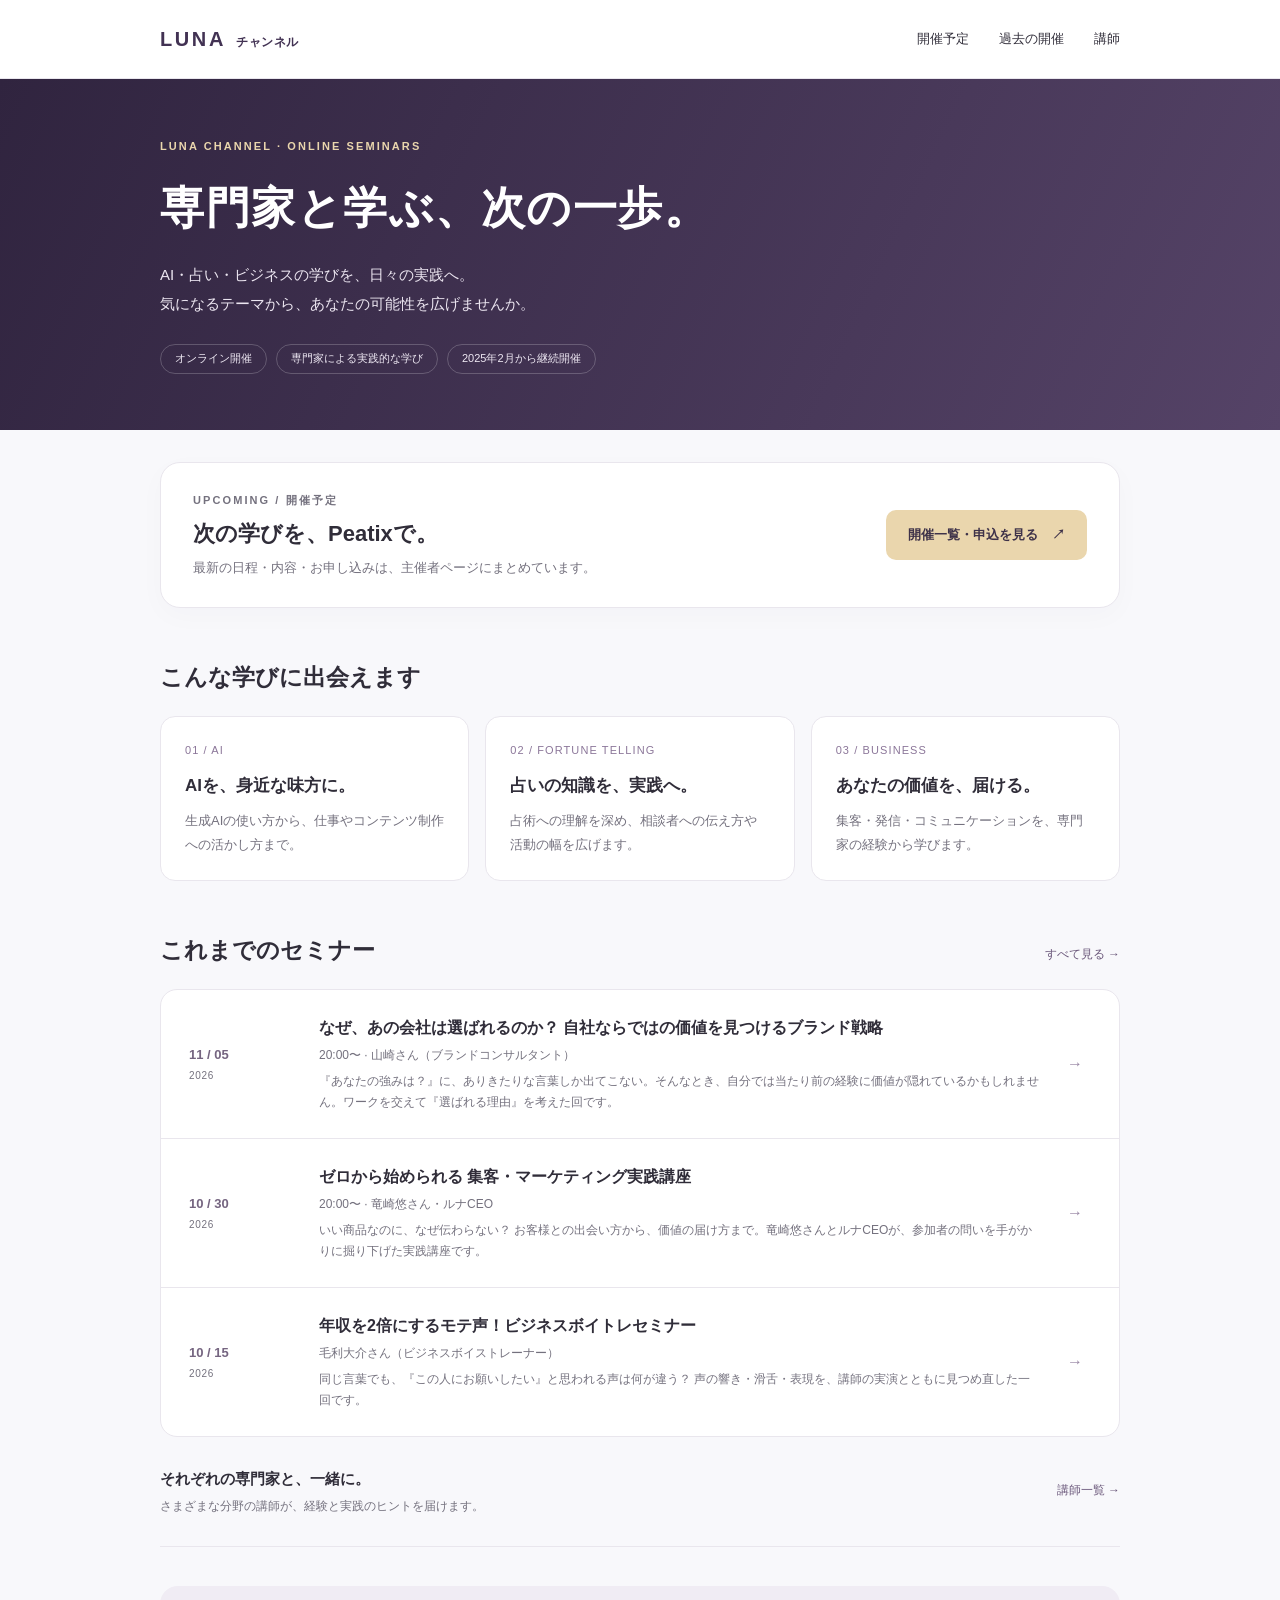
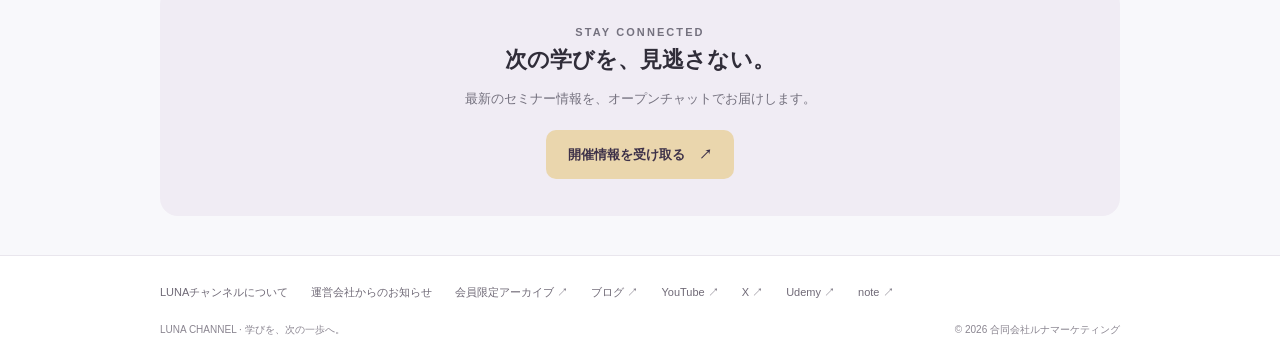
==== index.html @ 54cd5428 "Add approved introduction for June 30 2025 seminar" ====
<!DOCTYPE html>
<html lang="ja">
<head>
<meta charset="UTF-8">
<meta name="viewport" content="width=device-width, initial-scale=1">
<title>LUNAチャンネル｜専門家と学ぶ、次の一歩。</title>
<meta name="description" content="AI活用・占い・ビジネスを専門家と学ぶオンラインセミナー。開催予定と過去のセミナーを、ここから確認できます。">
<style>
:root{--purple:#423253;--ink:#302d39;--muted:#74717e;--gold:#ead6ad;--line:#e9e6ed;--paper:#f8f8fb}*{box-sizing:border-box}html{scroll-behavior:smooth}body{margin:0;background:var(--paper);color:var(--ink);font-family:-apple-system,BlinkMacSystemFont,"Noto Sans JP","Hiragino Kaku Gothic ProN","Yu Gothic",sans-serif;line-height:1.8}a{color:inherit;text-decoration:none}a:hover{color:#77578e}a:focus-visible{outline:3px solid #ad79c7;outline-offset:5px}p,h1,h2,h3{margin:0} .wrap{width:min(960px,calc(100% - 48px));margin:auto}header{background:#fff;border-bottom:1px solid var(--line)}header .wrap{display:flex;justify-content:space-between;align-items:center;gap:24px;min-height:78px}.brand{color:var(--purple);font-weight:750;letter-spacing:.13em;font-size:20px;white-space:nowrap}.brand span{font-size:12px;letter-spacing:.05em;margin-left:10px}nav{display:flex;gap:30px;font-size:13px;white-space:nowrap}.hero{background:linear-gradient(115deg,#30243f,#554367);color:#fff;padding:58px 0 56px}.eyebrow{font-size:11px;letter-spacing:.19em;font-weight:700;color:var(--muted)}.hero .eyebrow{color:var(--gold)}h1{font-size:clamp(30px,4.5vw,44px);line-height:1.45;letter-spacing:.035em;margin:19px 0 20px}.hero p{font-size:15px;color:#ece6f1;line-height:1.95}.pills{display:flex;flex-wrap:wrap;gap:9px;margin-top:26px}.pills span{border:1px solid #ffffff35;border-radius:30px;padding:4px 14px;font-size:11px;color:#eee8f3}.next{margin-top:32px;background:white;border:1px solid var(--line);border-radius:20px;padding:28px 32px;display:flex;justify-content:space-between;align-items:center;gap:24px;box-shadow:0 8px 28px #34254406}.next h2{font-size:22px;line-height:1.6;margin:5px 0}.next p{font-size:13px;color:var(--muted)}.button{display:inline-flex;align-items:center;justify-content:center;gap:14px;padding:13px 22px;background:var(--gold);border-radius:10px;color:#3e3249;font-size:13px;font-weight:700;white-space:nowrap}.button:hover{background:#e0c595;color:#30243f}.section{padding-top:51px}.section-head{display:flex;justify-content:space-between;align-items:baseline;gap:20px;margin-bottom:20px}h2{font-size:23px;line-height:1.6}.more{font-size:12px;color:#6b587b;white-space:nowrap}.themes{display:grid;grid-template-columns:repeat(3,1fr);gap:16px}.theme{background:#fff;border:1px solid var(--line);border-radius:15px;padding:24px}.theme .number{color:#8b7699;font-size:11px;letter-spacing:.1em}.theme h3{font-size:17px;margin:10px 0 8px}.theme p{font-size:13px;color:var(--muted)}.event-list{border:1px solid var(--line);border-radius:17px;overflow:hidden;background:#fff}.event{display:grid;grid-template-columns:105px 1fr 24px;align-items:center;gap:25px;padding:24px 28px}.event+.event{border-top:1px solid var(--line)}.event:hover{background:#faf8fc}.date{font-size:13px;color:#756580;font-weight:650}.date small{display:block;font-size:10px;letter-spacing:.07em;color:var(--muted);font-weight:400}.event h3{font-size:16px;line-height:1.7}.event p{font-size:12px;color:var(--muted);margin-top:4px}.arrow{color:#9988a5}.about-row{display:flex;justify-content:space-between;align-items:center;gap:24px;border-bottom:1px solid var(--line);padding:28px 0}.about-row h3{font-size:15px}.about-row p{font-size:12px;color:var(--muted);margin-top:4px}.subscribe{text-align:center;padding:37px 20px;background:#f0ecf4;border-radius:18px;margin:39px 0}.subscribe h2{font-size:22px}.subscribe p{font-size:13px;color:var(--muted);margin:9px 0 20px}footer{background:#fff;border-top:1px solid var(--line);padding:27px 0 24px}footer .links{display:flex;flex-wrap:wrap;gap:10px 23px;font-size:11px;color:#6f6976}footer .bottom{display:flex;justify-content:space-between;gap:15px;align-items:center;margin-top:18px;font-size:10px;color:#8a8590}.skip{position:absolute;left:12px;top:-60px;background:white;padding:8px;z-index:10}.skip:focus{top:8px}[hidden]{display:none!important}@media(max-width:600px){.wrap{width:calc(100% - 36px)}header .wrap{min-height:96px;flex-direction:column;justify-content:center;gap:8px}nav{gap:28px;font-size:12px}.hero{padding:36px 0 37px}h1{font-size:30px}.hero p{font-size:13px}.next{padding:23px;align-items:flex-start;flex-direction:column;gap:18px;margin-top:22px}.next h2{font-size:20px}.next .button{width:100%}.section{padding-top:35px}h2{font-size:20px}.themes{grid-template-columns:1fr;gap:10px}.theme{padding:19px 22px}.theme h3{margin:5px 0}.event{grid-template-columns:66px 1fr 12px;padding:20px 17px;gap:14px}.event h3{font-size:14px}.date{font-size:12px}.about-row{align-items:flex-start}.subscribe{margin:30px 0;padding:29px 18px}footer .bottom{align-items:flex-start;flex-direction:column;gap:6px}}@media(prefers-reduced-motion:reduce){html{scroll-behavior:auto}}
</style>
</head>
<body data-page="home">
<a class="skip" href="#content">本文へ移動</a>
<header><div class="wrap"><a class="brand" href="index.html">LUNA<span>チャンネル</span></a><nav aria-label="メインメニュー"><a href="https://peatix.com/us/group/16558972">開催予定</a><a href="archive.html">過去の開催</a><a href="speakers.html">講師</a></nav></div></header>
<main id="content">
<section class="hero"><div class="wrap"><div class="eyebrow">LUNA CHANNEL · ONLINE SEMINARS</div><h1>専門家と学ぶ、次の一歩。</h1><p>AI・占い・ビジネスの学びを、日々の実践へ。<br>気になるテーマから、あなたの可能性を広げませんか。</p><div class="pills"><span>オンライン開催</span><span>専門家による実践的な学び</span><span>2025年2月から継続開催</span></div></div></section>
<div class="wrap">
<section class="next" aria-label="開催予定"><div><div class="eyebrow">UPCOMING / 開催予定</div><h2>次の学びを、Peatixで。</h2><p>最新の日程・内容・お申し込みは、主催者ページにまとめています。</p></div><a class="button" href="https://peatix.com/us/group/16558972">開催一覧・申込を見る <span aria-hidden="true">↗</span></a></section>

<section class="section"><div class="section-head"><h2>こんな学びに出会えます</h2></div><div class="themes"><div class="theme"><div class="number">01 / AI</div><h3>AIを、身近な味方に。</h3><p>生成AIの使い方から、仕事やコンテンツ制作への活かし方まで。</p></div><div class="theme"><div class="number">02 / FORTUNE TELLING</div><h3>占いの知識を、実践へ。</h3><p>占術への理解を深め、相談者への伝え方や活動の幅を広げます。</p></div><div class="theme"><div class="number">03 / BUSINESS</div><h3>あなたの価値を、届ける。</h3><p>集客・発信・コミュニケーションを、専門家の経験から学びます。</p></div></div></section>
<section class="section"><div class="section-head"><h2>これまでのセミナー</h2><a class="more" href="archive.html">すべて見る →</a></div><div class="event-list" id="recent-events"><a class="event" href="archive.html"><span class="date">ARCHIVE</span><h3>過去の開催記録を見る</h3><span aria-hidden="true">→</span></a></div></section>
<div class="about-row"><div><h3>それぞれの専門家と、一緒に。</h3><p>さまざまな分野の講師が、経験と実践のヒントを届けます。</p></div><a class="more" href="speakers.html">講師一覧 →</a></div>
<section class="subscribe"><div class="eyebrow">STAY CONNECTED</div><h2>次の学びを、見逃さない。</h2><p>最新のセミナー情報を、オープンチャットでお届けします。</p><a class="button" href="https://x.gd/pMvfu" target="_blank" rel="noopener">開催情報を受け取る <span aria-hidden="true">↗</span></a></section>
</div></main>
<footer><div class="wrap"><div class="links"><a href="about.html">LUNAチャンネルについて</a><a href="press.html">運営会社からのお知らせ</a><a href="https://mosh.jp/services/309688" target="_blank" rel="noopener">会員限定アーカイブ ↗</a><a href="https://lunaceo.online/" target="_blank" rel="noopener">ブログ ↗</a><a href="https://www.youtube.com/@luna_ceo" target="_blank" rel="noopener">YouTube ↗</a><a href="https://x.com/luna777_ceo" target="_blank" rel="noopener">X ↗</a><a href="https://www.udemy.com/user/ju-di-qi-tai-42/" target="_blank" rel="noopener">Udemy ↗</a><a href="https://note.com/lunaceo" target="_blank" rel="noopener">note ↗</a></div><div class="bottom"><span>LUNA CHANNEL · 学びを、次の一歩へ。</span><span>© <span id="current-year">2026</span> 合同会社ルナマーケティング</span></div></div></footer>
<script src="js/main.js?v=20261108d"></script>
<script>
document.addEventListener('DOMContentLoaded',()=>{
 const esc=s=>String(s??'').replace(/[&<>"']/g,c=>({'&':'&amp;','<':'&lt;','>':'&gt;','"':'&quot;',"'":'&#39;'}[c]));
 const row=s=>{const speaker=getSpeaker(s.speakerId);return `<a class="event" href="${esc(s.status === 'upcoming' && s.applyUrl ? s.applyUrl : 'seminars.html?id='+encodeURIComponent(s.id))}"><span class="date">${esc(s.date.slice(5).replace('-',' / '))}<small>${esc(s.date.slice(0,4))}</small></span><div><h3>${esc(s.title)}</h3><p>${esc([s.time,[speaker?.name,s.guestNote].filter(Boolean).join("・")].filter(Boolean).join(' · '))}</p>${s.status === 'past' && s.desc ? `<p>${esc(s.desc)}</p>` : ''}</div><span class="arrow" aria-hidden="true">→</span></a>`;};
 const recent=pastSeminars().slice(0,3);if(recent.length)document.getElementById('recent-events').innerHTML=recent.map(row).join('');
});
</script>
</body>
</html>
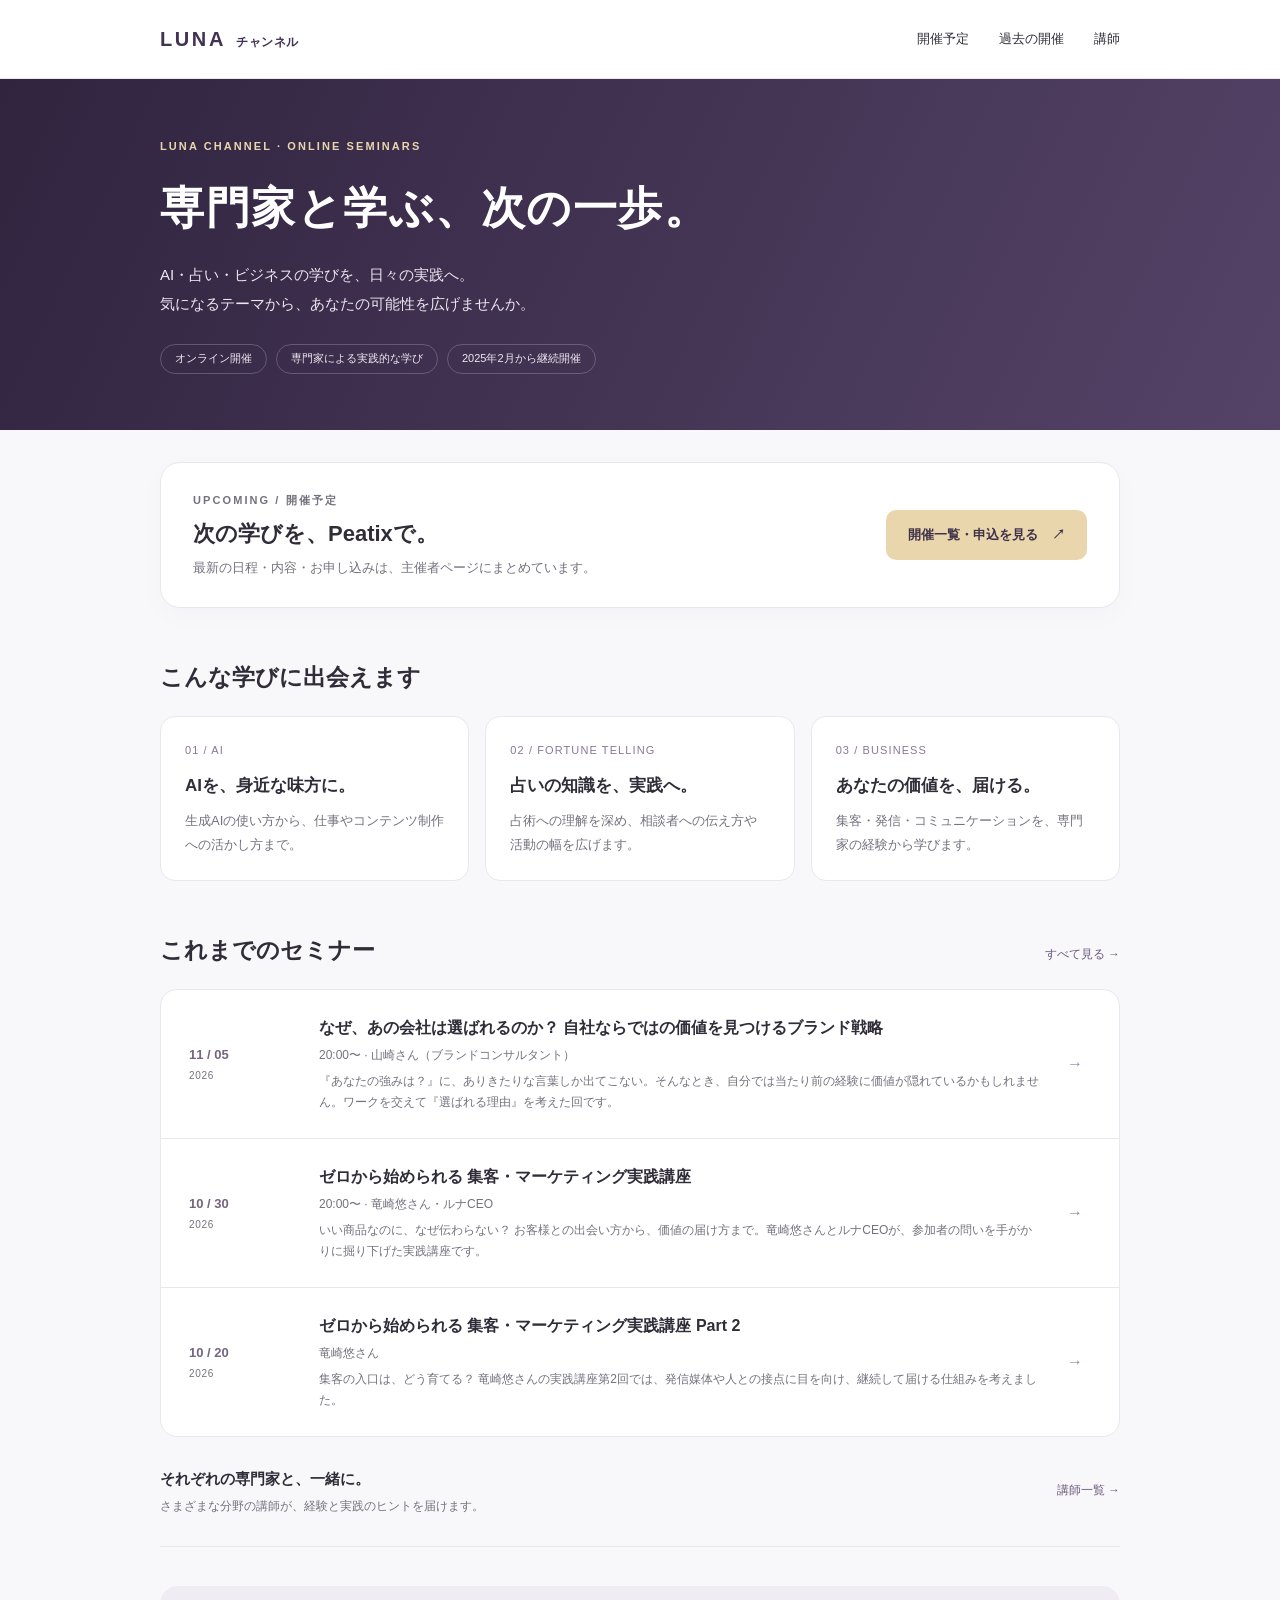
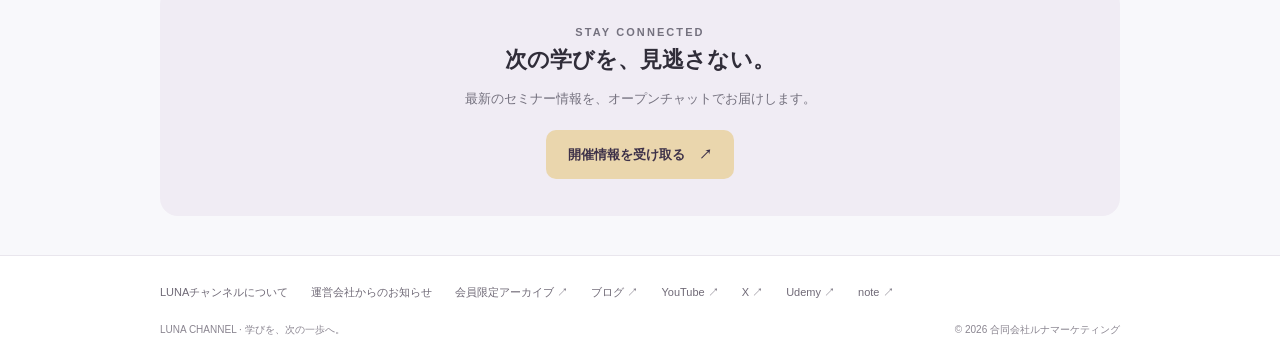
==== commit 4c97c81f: "Complete past seminar introductions and add verified archive entries; exclude October 31" ====
--- a/index.html
+++ b/index.html
@@ -23,7 +23,7 @@
 <section class="subscribe"><div class="eyebrow">STAY CONNECTED</div><h2>次の学びを、見逃さない。</h2><p>最新のセミナー情報を、オープンチャットでお届けします。</p><a class="button" href="https://x.gd/pMvfu" target="_blank" rel="noopener">開催情報を受け取る <span aria-hidden="true">↗</span></a></section>
 </div></main>
 <footer><div class="wrap"><div class="links"><a href="about.html">LUNAチャンネルについて</a><a href="press.html">運営会社からのお知らせ</a><a href="https://mosh.jp/services/309688" target="_blank" rel="noopener">会員限定アーカイブ ↗</a><a href="https://lunaceo.online/" target="_blank" rel="noopener">ブログ ↗</a><a href="https://www.youtube.com/@luna_ceo" target="_blank" rel="noopener">YouTube ↗</a><a href="https://x.com/luna777_ceo" target="_blank" rel="noopener">X ↗</a><a href="https://www.udemy.com/user/ju-di-qi-tai-42/" target="_blank" rel="noopener">Udemy ↗</a><a href="https://note.com/lunaceo" target="_blank" rel="noopener">note ↗</a></div><div class="bottom"><span>LUNA CHANNEL · 学びを、次の一歩へ。</span><span>© <span id="current-year">2026</span> 合同会社ルナマーケティング</span></div></div></footer>
-<script src="js/main.js?v=20261108d"></script>
+<script src="js/main.js?v=20261108g"></script>
 <script>
 document.addEventListener('DOMContentLoaded',()=>{
  const esc=s=>String(s??'').replace(/[&<>"']/g,c=>({'&':'&amp;','<':'&lt;','>':'&gt;','"':'&quot;',"'":'&#39;'}[c]));
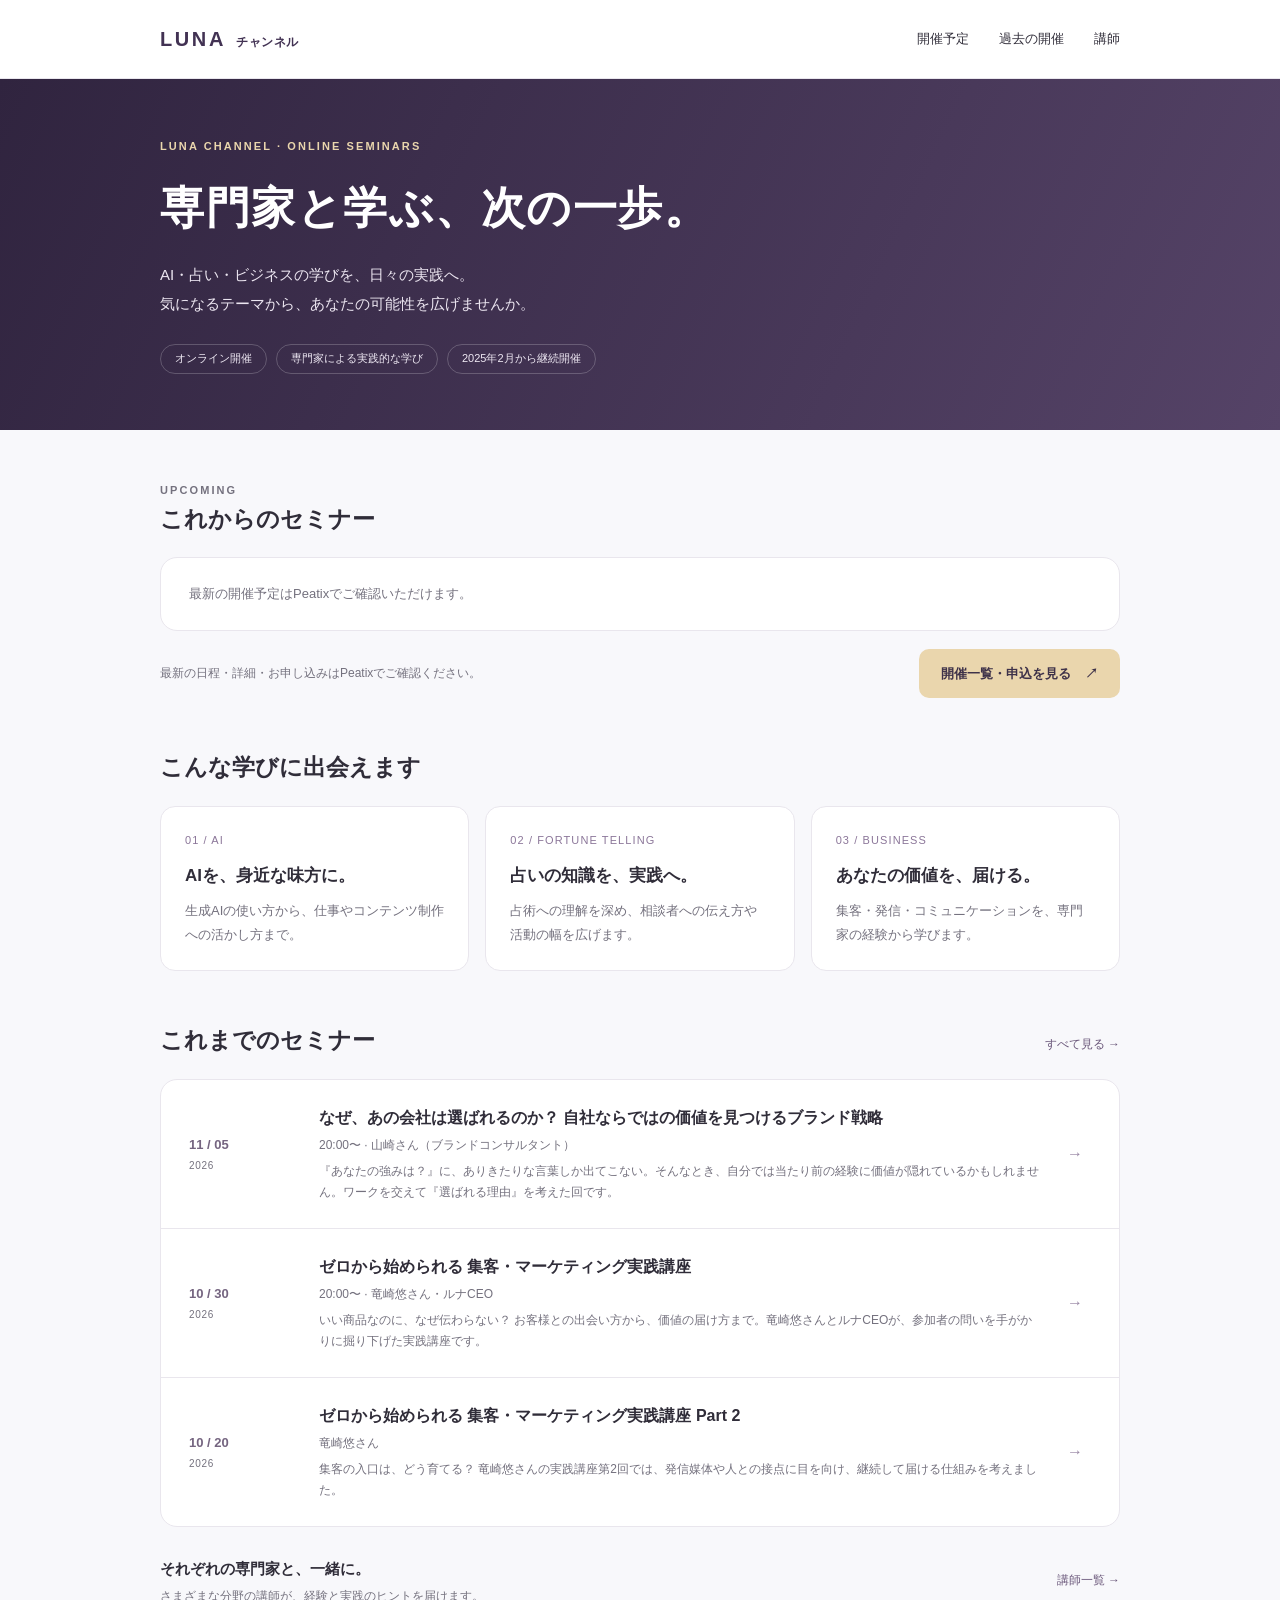
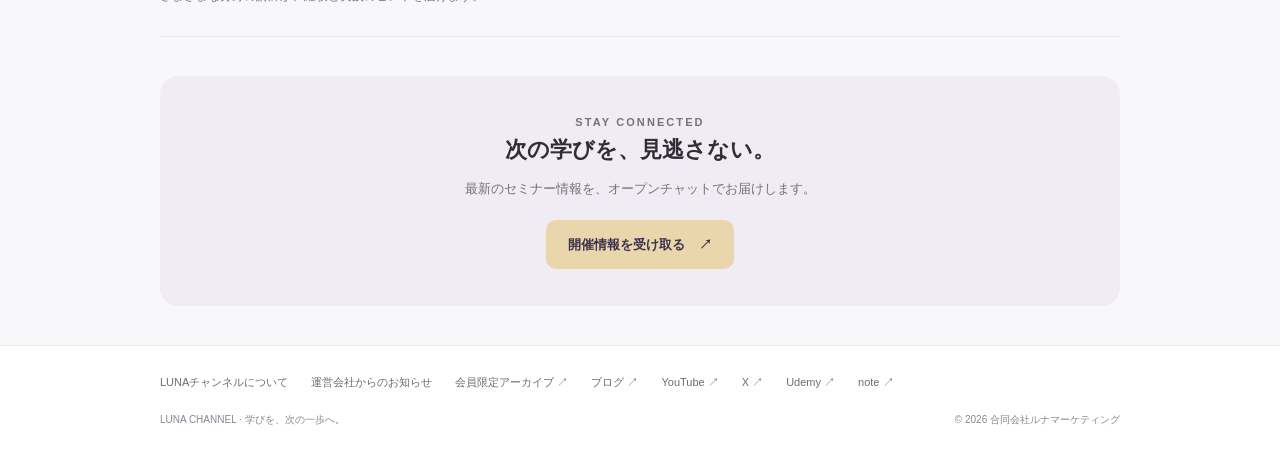
==== commit 13c55614: "Restore upcoming seminar dates and summaries on homepage" ====
--- a/index.html
+++ b/index.html
@@ -7,6 +7,7 @@
 <meta name="description" content="AI活用・占い・ビジネスを専門家と学ぶオンラインセミナー。開催予定と過去のセミナーを、ここから確認できます。">
 <style>
 :root{--purple:#423253;--ink:#302d39;--muted:#74717e;--gold:#ead6ad;--line:#e9e6ed;--paper:#f8f8fb}*{box-sizing:border-box}html{scroll-behavior:smooth}body{margin:0;background:var(--paper);color:var(--ink);font-family:-apple-system,BlinkMacSystemFont,"Noto Sans JP","Hiragino Kaku Gothic ProN","Yu Gothic",sans-serif;line-height:1.8}a{color:inherit;text-decoration:none}a:hover{color:#77578e}a:focus-visible{outline:3px solid #ad79c7;outline-offset:5px}p,h1,h2,h3{margin:0} .wrap{width:min(960px,calc(100% - 48px));margin:auto}header{background:#fff;border-bottom:1px solid var(--line)}header .wrap{display:flex;justify-content:space-between;align-items:center;gap:24px;min-height:78px}.brand{color:var(--purple);font-weight:750;letter-spacing:.13em;font-size:20px;white-space:nowrap}.brand span{font-size:12px;letter-spacing:.05em;margin-left:10px}nav{display:flex;gap:30px;font-size:13px;white-space:nowrap}.hero{background:linear-gradient(115deg,#30243f,#554367);color:#fff;padding:58px 0 56px}.eyebrow{font-size:11px;letter-spacing:.19em;font-weight:700;color:var(--muted)}.hero .eyebrow{color:var(--gold)}h1{font-size:clamp(30px,4.5vw,44px);line-height:1.45;letter-spacing:.035em;margin:19px 0 20px}.hero p{font-size:15px;color:#ece6f1;line-height:1.95}.pills{display:flex;flex-wrap:wrap;gap:9px;margin-top:26px}.pills span{border:1px solid #ffffff35;border-radius:30px;padding:4px 14px;font-size:11px;color:#eee8f3}.next{margin-top:32px;background:white;border:1px solid var(--line);border-radius:20px;padding:28px 32px;display:flex;justify-content:space-between;align-items:center;gap:24px;box-shadow:0 8px 28px #34254406}.next h2{font-size:22px;line-height:1.6;margin:5px 0}.next p{font-size:13px;color:var(--muted)}.button{display:inline-flex;align-items:center;justify-content:center;gap:14px;padding:13px 22px;background:var(--gold);border-radius:10px;color:#3e3249;font-size:13px;font-weight:700;white-space:nowrap}.button:hover{background:#e0c595;color:#30243f}.section{padding-top:51px}.section-head{display:flex;justify-content:space-between;align-items:baseline;gap:20px;margin-bottom:20px}h2{font-size:23px;line-height:1.6}.more{font-size:12px;color:#6b587b;white-space:nowrap}.themes{display:grid;grid-template-columns:repeat(3,1fr);gap:16px}.theme{background:#fff;border:1px solid var(--line);border-radius:15px;padding:24px}.theme .number{color:#8b7699;font-size:11px;letter-spacing:.1em}.theme h3{font-size:17px;margin:10px 0 8px}.theme p{font-size:13px;color:var(--muted)}.event-list{border:1px solid var(--line);border-radius:17px;overflow:hidden;background:#fff}.event{display:grid;grid-template-columns:105px 1fr 24px;align-items:center;gap:25px;padding:24px 28px}.event+.event{border-top:1px solid var(--line)}.event:hover{background:#faf8fc}.date{font-size:13px;color:#756580;font-weight:650}.date small{display:block;font-size:10px;letter-spacing:.07em;color:var(--muted);font-weight:400}.event h3{font-size:16px;line-height:1.7}.event p{font-size:12px;color:var(--muted);margin-top:4px}.arrow{color:#9988a5}.about-row{display:flex;justify-content:space-between;align-items:center;gap:24px;border-bottom:1px solid var(--line);padding:28px 0}.about-row h3{font-size:15px}.about-row p{font-size:12px;color:var(--muted);margin-top:4px}.subscribe{text-align:center;padding:37px 20px;background:#f0ecf4;border-radius:18px;margin:39px 0}.subscribe h2{font-size:22px}.subscribe p{font-size:13px;color:var(--muted);margin:9px 0 20px}footer{background:#fff;border-top:1px solid var(--line);padding:27px 0 24px}footer .links{display:flex;flex-wrap:wrap;gap:10px 23px;font-size:11px;color:#6f6976}footer .bottom{display:flex;justify-content:space-between;gap:15px;align-items:center;margin-top:18px;font-size:10px;color:#8a8590}.skip{position:absolute;left:12px;top:-60px;background:white;padding:8px;z-index:10}.skip:focus{top:8px}[hidden]{display:none!important}@media(max-width:600px){.wrap{width:calc(100% - 36px)}header .wrap{min-height:96px;flex-direction:column;justify-content:center;gap:8px}nav{gap:28px;font-size:12px}.hero{padding:36px 0 37px}h1{font-size:30px}.hero p{font-size:13px}.next{padding:23px;align-items:flex-start;flex-direction:column;gap:18px;margin-top:22px}.next h2{font-size:20px}.next .button{width:100%}.section{padding-top:35px}h2{font-size:20px}.themes{grid-template-columns:1fr;gap:10px}.theme{padding:19px 22px}.theme h3{margin:5px 0}.event{grid-template-columns:66px 1fr 12px;padding:20px 17px;gap:14px}.event h3{font-size:14px}.date{font-size:12px}.about-row{align-items:flex-start}.subscribe{margin:30px 0;padding:29px 18px}footer .bottom{align-items:flex-start;flex-direction:column;gap:6px}}@media(prefers-reduced-motion:reduce){html{scroll-behavior:auto}}
+.upcoming-footer{display:flex;align-items:center;justify-content:space-between;gap:20px;margin-top:18px}.upcoming-footer p{font-size:12px;color:var(--muted)}@media(max-width:600px){.upcoming-footer{align-items:stretch;flex-direction:column;gap:12px}}
 </style>
 </head>
 <body data-page="home">
@@ -15,7 +16,11 @@
 <main id="content">
 <section class="hero"><div class="wrap"><div class="eyebrow">LUNA CHANNEL · ONLINE SEMINARS</div><h1>専門家と学ぶ、次の一歩。</h1><p>AI・占い・ビジネスの学びを、日々の実践へ。<br>気になるテーマから、あなたの可能性を広げませんか。</p><div class="pills"><span>オンライン開催</span><span>専門家による実践的な学び</span><span>2025年2月から継続開催</span></div></div></section>
 <div class="wrap">
-<section class="next" aria-label="開催予定"><div><div class="eyebrow">UPCOMING / 開催予定</div><h2>次の学びを、Peatixで。</h2><p>最新の日程・内容・お申し込みは、主催者ページにまとめています。</p></div><a class="button" href="https://peatix.com/us/group/16558972">開催一覧・申込を見る <span aria-hidden="true">↗</span></a></section>
+<section class="section" aria-labelledby="upcoming-heading">
+<div class="section-head"><div><div class="eyebrow">UPCOMING</div><h2 id="upcoming-heading">これからのセミナー</h2></div></div>
+<div class="event-list" id="upcoming-events"><p style="padding:24px 28px;font-size:13px;color:var(--muted)">最新の開催予定はPeatixでご確認いただけます。</p></div>
+<div class="upcoming-footer"><p>最新の日程・詳細・お申し込みはPeatixでご確認ください。</p><a class="button" href="https://peatix.com/us/group/16558972">開催一覧・申込を見る <span aria-hidden="true">↗</span></a></div>
+</section>
 
 <section class="section"><div class="section-head"><h2>こんな学びに出会えます</h2></div><div class="themes"><div class="theme"><div class="number">01 / AI</div><h3>AIを、身近な味方に。</h3><p>生成AIの使い方から、仕事やコンテンツ制作への活かし方まで。</p></div><div class="theme"><div class="number">02 / FORTUNE TELLING</div><h3>占いの知識を、実践へ。</h3><p>占術への理解を深め、相談者への伝え方や活動の幅を広げます。</p></div><div class="theme"><div class="number">03 / BUSINESS</div><h3>あなたの価値を、届ける。</h3><p>集客・発信・コミュニケーションを、専門家の経験から学びます。</p></div></div></section>
 <section class="section"><div class="section-head"><h2>これまでのセミナー</h2><a class="more" href="archive.html">すべて見る →</a></div><div class="event-list" id="recent-events"><a class="event" href="archive.html"><span class="date">ARCHIVE</span><h3>過去の開催記録を見る</h3><span aria-hidden="true">→</span></a></div></section>
@@ -23,11 +28,12 @@
 <section class="subscribe"><div class="eyebrow">STAY CONNECTED</div><h2>次の学びを、見逃さない。</h2><p>最新のセミナー情報を、オープンチャットでお届けします。</p><a class="button" href="https://x.gd/pMvfu" target="_blank" rel="noopener">開催情報を受け取る <span aria-hidden="true">↗</span></a></section>
 </div></main>
 <footer><div class="wrap"><div class="links"><a href="about.html">LUNAチャンネルについて</a><a href="press.html">運営会社からのお知らせ</a><a href="https://mosh.jp/services/309688" target="_blank" rel="noopener">会員限定アーカイブ ↗</a><a href="https://lunaceo.online/" target="_blank" rel="noopener">ブログ ↗</a><a href="https://www.youtube.com/@luna_ceo" target="_blank" rel="noopener">YouTube ↗</a><a href="https://x.com/luna777_ceo" target="_blank" rel="noopener">X ↗</a><a href="https://www.udemy.com/user/ju-di-qi-tai-42/" target="_blank" rel="noopener">Udemy ↗</a><a href="https://note.com/lunaceo" target="_blank" rel="noopener">note ↗</a></div><div class="bottom"><span>LUNA CHANNEL · 学びを、次の一歩へ。</span><span>© <span id="current-year">2026</span> 合同会社ルナマーケティング</span></div></div></footer>
-<script src="js/main.js?v=20261108g"></script>
+<script src="js/main.js?v=20261108h"></script>
 <script>
 document.addEventListener('DOMContentLoaded',()=>{
  const esc=s=>String(s??'').replace(/[&<>"']/g,c=>({'&':'&amp;','<':'&lt;','>':'&gt;','"':'&quot;',"'":'&#39;'}[c]));
- const row=s=>{const speaker=getSpeaker(s.speakerId);return `<a class="event" href="${esc(s.status === 'upcoming' && s.applyUrl ? s.applyUrl : 'seminars.html?id='+encodeURIComponent(s.id))}"><span class="date">${esc(s.date.slice(5).replace('-',' / '))}<small>${esc(s.date.slice(0,4))}</small></span><div><h3>${esc(s.title)}</h3><p>${esc([s.time,[speaker?.name,s.guestNote].filter(Boolean).join("・")].filter(Boolean).join(' · '))}</p>${s.status === 'past' && s.desc ? `<p>${esc(s.desc)}</p>` : ''}</div><span class="arrow" aria-hidden="true">→</span></a>`;};
+ const row=s=>{const speaker=getSpeaker(s.speakerId);return `<a class="event" href="${esc(s.status === 'upcoming' ? PEATIX_ORGANIZER_URL : 'seminars.html?id='+encodeURIComponent(s.id))}"><span class="date">${esc(s.date.slice(5).replace('-',' / '))}<small>${esc(s.date.slice(0,4))}</small></span><div><h3>${esc(s.title)}</h3><p>${esc([s.time,[speaker?.name,s.guestNote].filter(Boolean).join("・")].filter(Boolean).join(' · '))}</p>${s.desc ? `<p>${esc(s.desc)}</p>` : ''}</div><span class="arrow" aria-hidden="true">→</span></a>`;};
+ const upcoming=upcomingSeminars();if(upcoming.length)document.getElementById('upcoming-events').innerHTML=upcoming.map(row).join('');
  const recent=pastSeminars().slice(0,3);if(recent.length)document.getElementById('recent-events').innerHTML=recent.map(row).join('');
 });
 </script>
